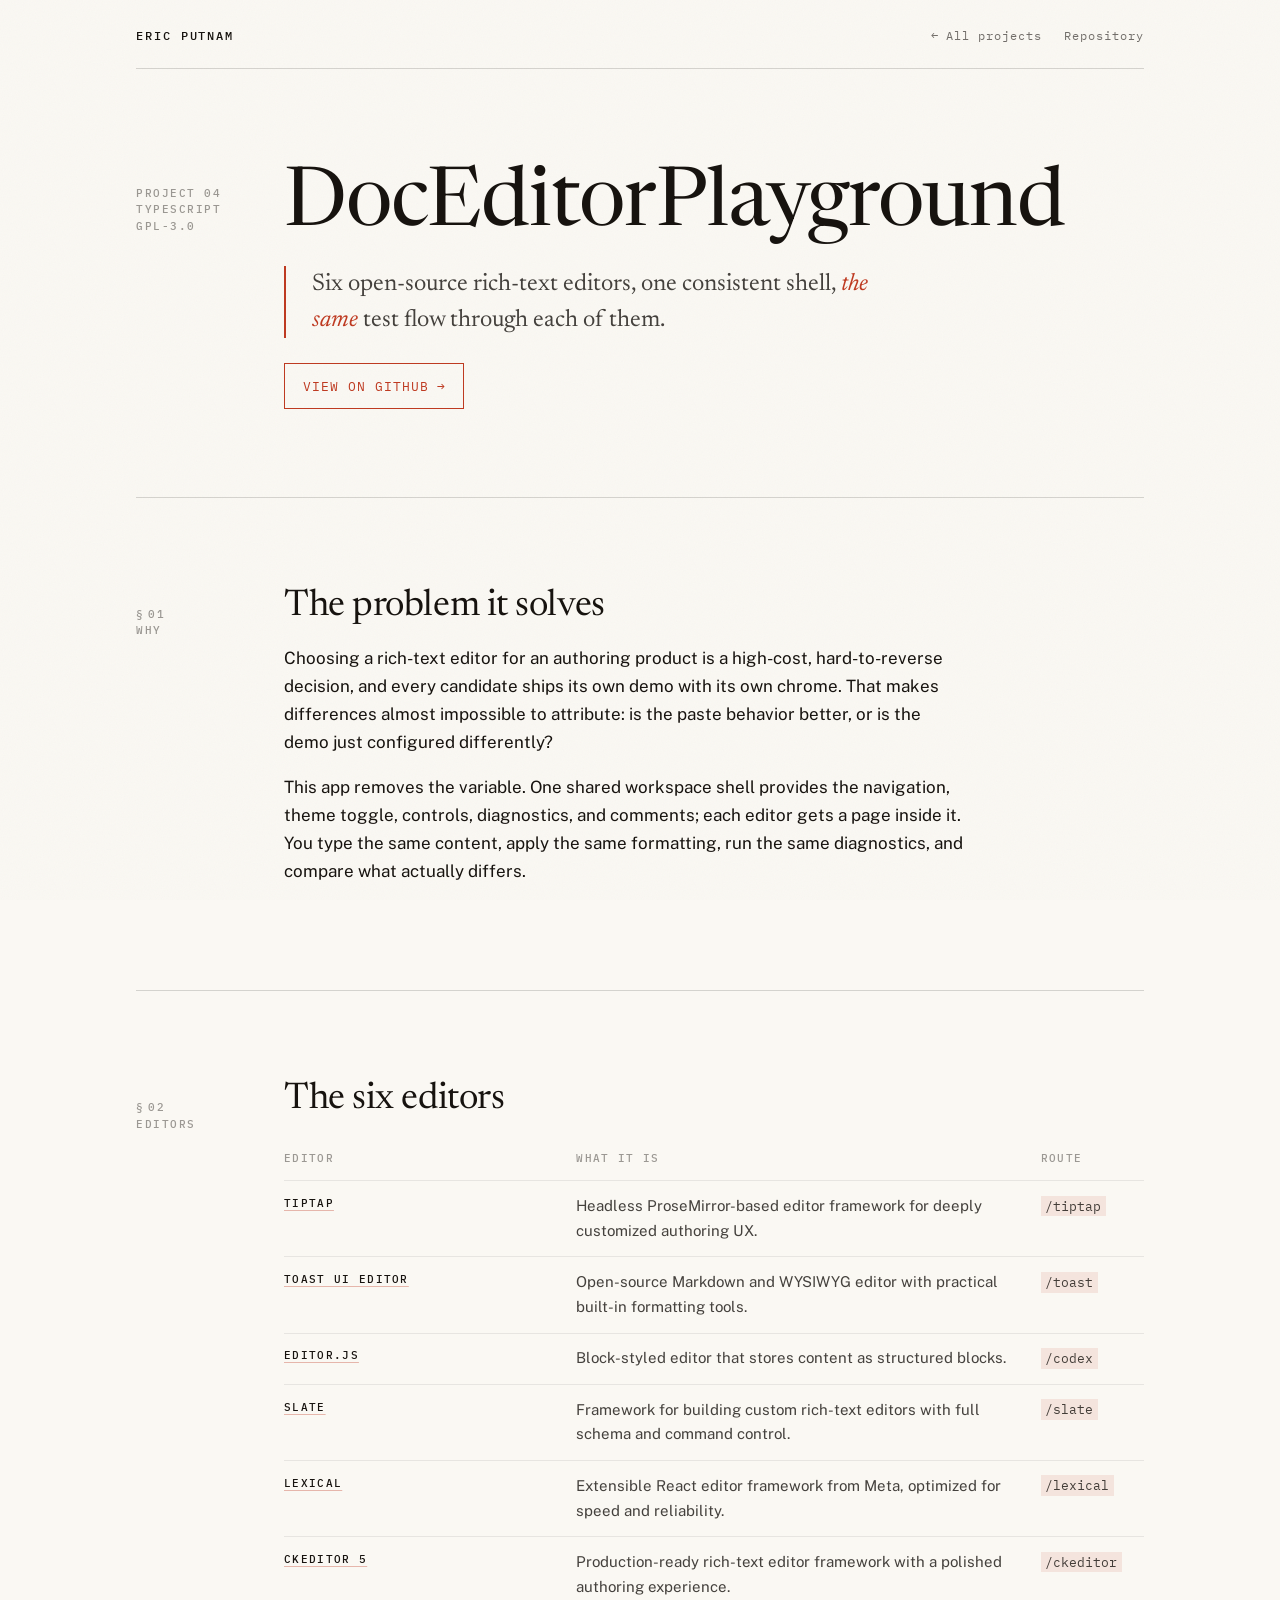
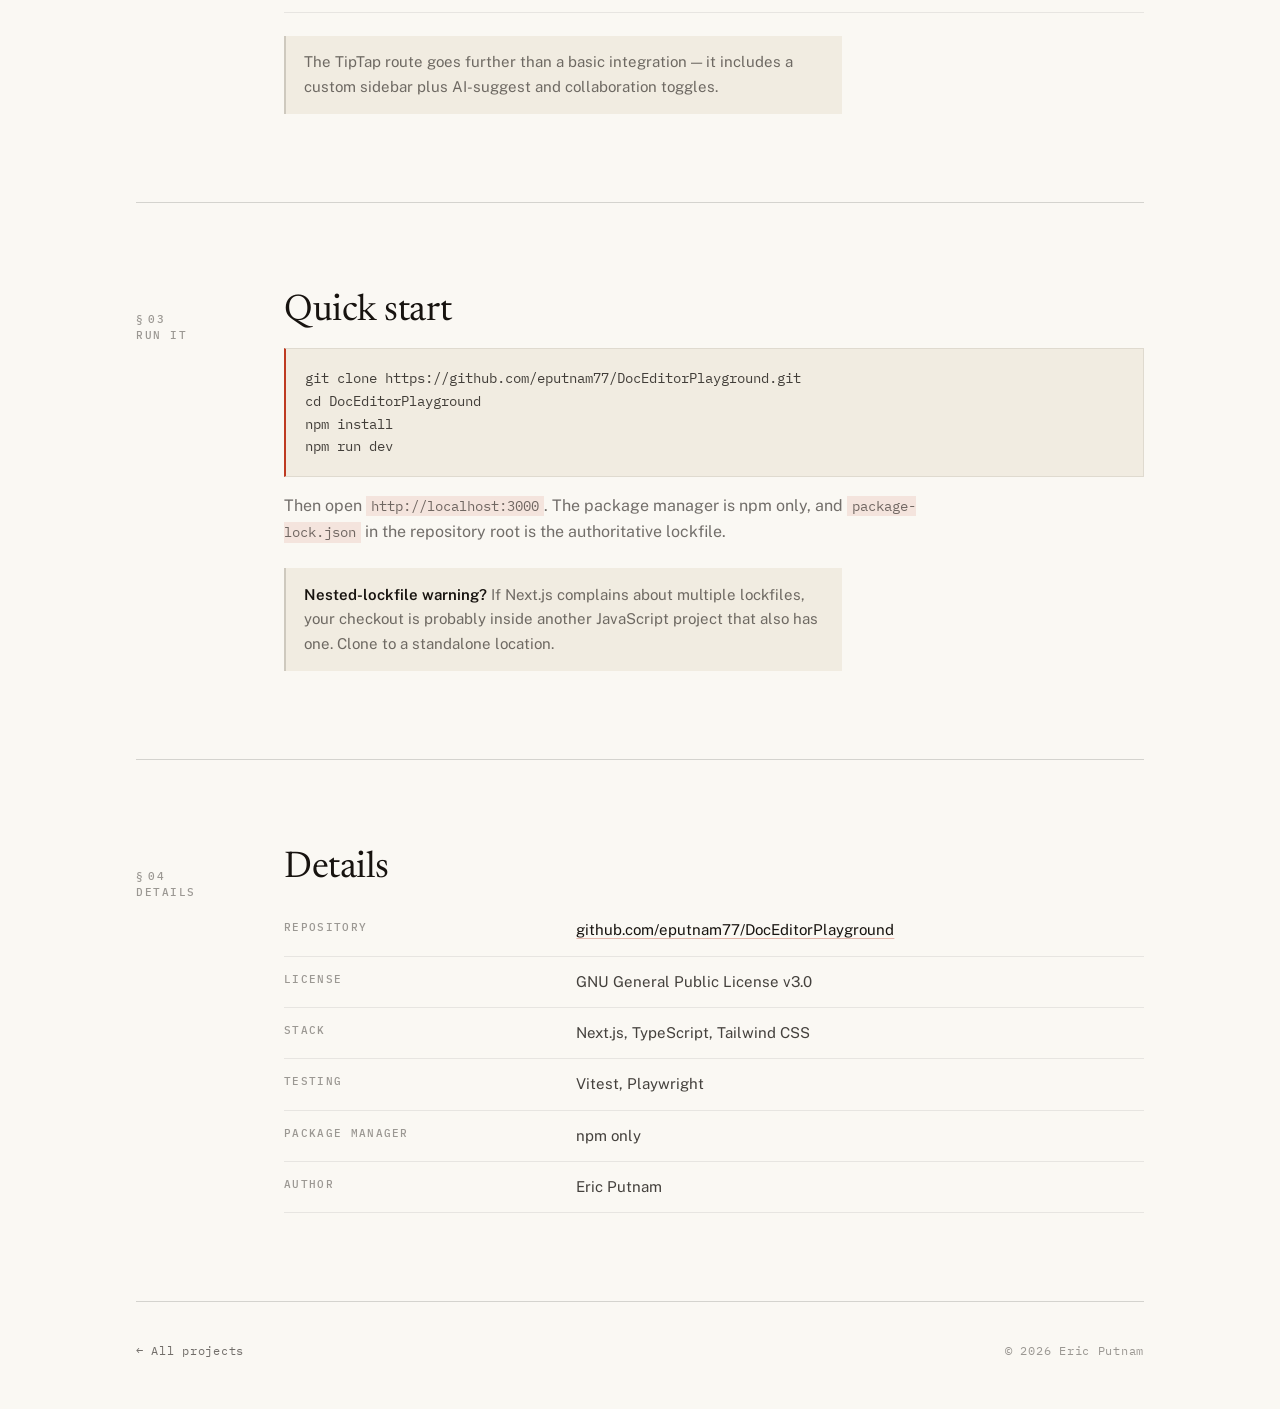
==== projects/doceditorplayground/index.html @ 934dcdce "Build portfolio site for six open-source projects Replace the placeholder index.html with a static p" ====
<!DOCTYPE html>
<html lang="en">
<head>
<meta charset="UTF-8">
<meta name="viewport" content="width=device-width, initial-scale=1">

<title>DocEditorPlayground — Compare Open-Source Rich-Text Editors Side by Side</title>
<meta name="description" content="DocEditorPlayground compares six open-source authoring editors — TipTap, Toast UI Editor, Editor.js, Slate, Lexical, and CKEditor 5 — in one consistent full-page UI, so you can evaluate them against the same test flow before committing to one.">
<link rel="canonical" href="https://eputnam77.github.io/projects/doceditorplayground/">
<meta name="author" content="Eric Putnam">
<meta name="robots" content="index, follow, max-snippet:-1, max-image-preview:large">

<meta property="og:type" content="article">
<meta property="og:site_name" content="Eric Putnam">
<meta property="og:title" content="DocEditorPlayground — Compare Open-Source Rich-Text Editors Side by Side">
<meta property="og:description" content="Evaluate TipTap, Toast UI, Editor.js, Slate, Lexical, and CKEditor 5 in one consistent workspace shell.">
<meta property="og:url" content="https://eputnam77.github.io/projects/doceditorplayground/">
<meta name="twitter:card" content="summary_large_image">

<link rel="icon" href="data:image/svg+xml,%3Csvg xmlns='http://www.w3.org/2000/svg' viewBox='0 0 32 32'%3E%3Crect width='32' height='32' fill='%23FAF8F3'/%3E%3Cpath d='M7 9h18M7 15h18M7 21h11' stroke='%2317130F' stroke-width='2'/%3E%3Cpath d='M20 24l9-9' stroke='%23BE3A21' stroke-width='2.5'/%3E%3C/svg%3E">

<link rel="preconnect" href="https://fonts.googleapis.com">
<link rel="preconnect" href="https://fonts.gstatic.com" crossorigin>
<link href="https://fonts.googleapis.com/css2?family=Newsreader:ital,opsz,wght@0,6..72,300;0,6..72,400;1,6..72,300;1,6..72,400&family=Public+Sans:wght@400;600&family=IBM+Plex+Mono:wght@400;500&display=swap" rel="stylesheet">
<link rel="stylesheet" href="/assets/site.css">

<script type="application/ld+json">
{
  "@context": "https://schema.org",
  "@graph": [
    {
      "@type": "SoftwareApplication",
      "@id": "https://eputnam77.github.io/projects/doceditorplayground/#software",
      "name": "DocEditorPlayground",
      "alternateName": "Document Editor Playground",
      "url": "https://eputnam77.github.io/projects/doceditorplayground/",
      "description": "Compares multiple open-source authoring editors in one consistent, full-page UI. Provides dedicated pages for TipTap, Toast UI Editor, Editor.js, Slate, Lexical, and CKEditor 5 inside a shared workspace shell with navigation, theme toggle, controls, diagnostics, and comments, so each editor can be tested against the same flow.",
      "applicationCategory": "DeveloperApplication",
      "applicationSubCategory": "Rich-text editor evaluation harness",
      "operatingSystem": "Linux, macOS, Windows",
      "programmingLanguage": "TypeScript",
      "license": "https://www.gnu.org/licenses/gpl-3.0.html",
      "codeRepository": "https://github.com/eputnam77/DocEditorPlayground",
      "softwareRequirements": "Node.js, npm",
      "isAccessibleForFree": true,
      "offers": { "@type": "Offer", "price": "0", "priceCurrency": "USD" },
      "author": { "@id": "https://eputnam77.github.io/#person" },
      "featureList": [
        "Dedicated workspace page for each of six editors",
        "Shared shell with navigation, theme toggle, controls, diagnostics, and comments",
        "Identical test flow across editors for like-for-like comparison",
        "TipTap advanced workspace with custom sidebar, AI suggest, and collaboration toggles"
      ]
    },
    {
      "@type": "BreadcrumbList",
      "itemListElement": [
        { "@type": "ListItem", "position": 1, "name": "Projects", "item": "https://eputnam77.github.io/" },
        { "@type": "ListItem", "position": 2, "name": "DocEditorPlayground", "item": "https://eputnam77.github.io/projects/doceditorplayground/" }
      ]
    },
    {
      "@type": "FAQPage",
      "mainEntity": [
        {
          "@type": "Question",
          "name": "Which rich-text editors does DocEditorPlayground include?",
          "acceptedAnswer": {
            "@type": "Answer",
            "text": "Six: TipTap, Toast UI Editor, Editor.js, Slate, Lexical, and CKEditor 5. Each gets a dedicated page inside a shared workspace shell so behavior can be compared directly."
          }
        },
        {
          "@type": "Question",
          "name": "Why compare editors in a shared shell instead of separately?",
          "acceptedAnswer": {
            "@type": "Answer",
            "text": "Each editor project ships its own demo with its own chrome, which makes differences hard to attribute. A single shell with the same navigation, controls, and diagnostics means the only variable is the editor itself, so you can run the same test flow through each one."
          }
        }
      ]
    }
  ]
}
</script>
</head>
<body>

<a class="skip" href="#main">Skip to content</a>

<div class="shell">
  <header class="masthead">
    <a class="masthead__id" href="/"><b>Eric Putnam</b></a>
    <nav aria-label="Primary">
      <a href="/">&larr; All projects</a>
      <a href="https://github.com/eputnam77/DocEditorPlayground" rel="noopener">Repository</a>
    </nav>
  </header>

  <main id="main">

    <!-- ============ Hero ============ -->
    <section class="band band--open" aria-labelledby="title">
      <div class="spread">
        <p class="margin-note rise" data-d="1">Project 04<br>TypeScript<br>GPL-3.0</p>
        <div>
          <h1 class="display rise" id="title" data-d="1">DocEditor<wbr>Playground</h1>
          <div class="changebar rise" data-d="2">
            <p class="lede">
              Six open-source rich-text editors, one consistent shell,
              <em style="font-style:italic;color:var(--mark)">the same</em> test flow through
              each of them.
            </p>
          </div>

          <ul class="actions rise" data-d="3">
            <li><a class="btn btn--mark" href="https://github.com/eputnam77/DocEditorPlayground" rel="noopener">View on GitHub <span class="btn__arrow">&rarr;</span></a></li>
          </ul>
        </div>
      </div>
    </section>

    <!-- ============ Why ============ -->
    <section class="band" aria-labelledby="why-title">
      <div class="spread">
        <p class="margin-note">&sect;&thinsp;01<br>Why</p>
        <div>
          <h2 class="section-title" id="why-title">The problem it solves</h2>
          <div class="prose">
            <p>
              Choosing a rich-text editor for an authoring product is a high-cost, hard-to-reverse
              decision, and every candidate ships its own demo with its own chrome. That makes
              differences almost impossible to attribute: is the paste behavior better, or is
              the demo just configured differently?
            </p>
            <p>
              This app removes the variable. One shared workspace shell provides the
              navigation, theme toggle, controls, diagnostics, and comments; each editor gets a
              page inside it. You type the same content, apply the same formatting, run the
              same diagnostics, and compare what actually differs.
            </p>
          </div>
        </div>
      </div>
    </section>

    <!-- ============ Editors ============ -->
    <section class="band" aria-labelledby="editors-title">
      <div class="spread">
        <p class="margin-note">&sect;&thinsp;02<br>Editors</p>
        <div>
          <h2 class="section-title" id="editors-title">The six editors</h2>
          <div class="table-scroll">
            <table class="spec-table">
              <thead>
                <tr>
                  <th scope="col">Editor</th>
                  <th scope="col" style="width:auto;">What it is</th>
                  <th scope="col" style="width:12%;">Route</th>
                </tr>
              </thead>
              <tbody>
                <tr>
                  <th scope="row"><a href="https://github.com/ueberdosis/tiptap" rel="noopener">TipTap</a></th>
                  <td>Headless ProseMirror-based editor framework for deeply customized authoring UX.</td>
                  <td><code>/tiptap</code></td>
                </tr>
                <tr>
                  <th scope="row"><a href="https://github.com/nhn/tui.editor" rel="noopener">Toast UI Editor</a></th>
                  <td>Open-source Markdown and WYSIWYG editor with practical built-in formatting tools.</td>
                  <td><code>/toast</code></td>
                </tr>
                <tr>
                  <th scope="row"><a href="https://github.com/codex-team/editor.js" rel="noopener">Editor.js</a></th>
                  <td>Block-styled editor that stores content as structured blocks.</td>
                  <td><code>/codex</code></td>
                </tr>
                <tr>
                  <th scope="row"><a href="https://github.com/ianstormtaylor/slate" rel="noopener">Slate</a></th>
                  <td>Framework for building custom rich-text editors with full schema and command control.</td>
                  <td><code>/slate</code></td>
                </tr>
                <tr>
                  <th scope="row"><a href="https://github.com/facebook/lexical" rel="noopener">Lexical</a></th>
                  <td>Extensible React editor framework from Meta, optimized for speed and reliability.</td>
                  <td><code>/lexical</code></td>
                </tr>
                <tr>
                  <th scope="row"><a href="https://github.com/ckeditor/ckeditor5" rel="noopener">CKEditor 5</a></th>
                  <td>Production-ready rich-text editor framework with a polished authoring experience.</td>
                  <td><code>/ckeditor</code></td>
                </tr>
              </tbody>
            </table>
          </div>
          <p class="note">
            The TipTap route goes further than a basic integration &mdash; it includes a custom
            sidebar plus AI-suggest and collaboration toggles.
          </p>
        </div>
      </div>
    </section>

    <!-- ============ Run ============ -->
    <section class="band" aria-labelledby="run-title">
      <div class="spread">
        <p class="margin-note">&sect;&thinsp;03<br>Run it</p>
        <div>
          <h2 class="section-title" id="run-title">Quick start</h2>
          <pre><code>git clone https://github.com/eputnam77/DocEditorPlayground.git
cd DocEditorPlayground
npm install
npm run dev</code></pre>
          <p class="prose" style="color: var(--ink-60); font-size: 16px;">
            Then open <code>http://localhost:3000</code>. The package manager is npm only, and
            <code>package-lock.json</code> in the repository root is the authoritative
            lockfile.
          </p>
          <p class="note">
            <strong>Nested-lockfile warning?</strong> If Next.js complains about multiple
            lockfiles, your checkout is probably inside another JavaScript project that also
            has one. Clone to a standalone location.
          </p>
        </div>
      </div>
    </section>

    <!-- ============ Spec ============ -->
    <section class="band" aria-labelledby="spec-title">
      <div class="spread">
        <p class="margin-note">&sect;&thinsp;04<br>Details</p>
        <div>
          <h2 class="section-title" id="spec-title">Details</h2>
          <div class="table-scroll">
            <table class="spec-table">
              <tbody>
                <tr><th scope="row">Repository</th><td><a href="https://github.com/eputnam77/DocEditorPlayground" rel="noopener">github.com/eputnam77/DocEditorPlayground</a></td></tr>
                <tr><th scope="row">License</th><td>GNU General Public License v3.0</td></tr>
                <tr><th scope="row">Stack</th><td>Next.js, TypeScript, Tailwind CSS</td></tr>
                <tr><th scope="row">Testing</th><td>Vitest, Playwright</td></tr>
                <tr><th scope="row">Package manager</th><td>npm only</td></tr>
                <tr><th scope="row">Author</th><td>Eric Putnam</td></tr>
              </tbody>
            </table>
          </div>
        </div>
      </div>
    </section>

  </main>

  <footer class="foot">
    <span><a href="/">&larr; All projects</a></span>
    <span>&copy; 2026 Eric Putnam</span>
  </footer>
</div>

</body>
</html>
---- assets/site.css ----
/* ==========================================================================
   eputnam77.github.io - "Marked Up"
   A portfolio about document review, set like a document under review.
   Accent = proofreader red. Rules = hairlines. Emphasis = change bars.
   ========================================================================== */

/* ---- Tokens -------------------------------------------------------------- */
:root {
  --paper:      #FAF8F3;
  --paper-sunk: #F1ECE1;
  --paper-card: #FFFDF9;

  --ink:        #17130F;
  --ink-80:     rgba(23, 19, 15, 0.80);
  --ink-60:     rgba(23, 19, 15, 0.60);
  --ink-42:     rgba(23, 19, 15, 0.42);
  --ink-16:     rgba(23, 19, 15, 0.16);
  --ink-08:     rgba(23, 19, 15, 0.08);

  --mark:       #BE3A21;
  --mark-soft:  rgba(190, 58, 33, 0.10);
  --mark-line:  rgba(190, 58, 33, 0.34);

  --serif: "Newsreader", "Iowan Old Style", Georgia, serif;
  --sans:  "Public Sans", "Helvetica Neue", Helvetica, sans-serif;
  --mono:  "IBM Plex Mono", ui-monospace, "SF Mono", Menlo, monospace;

  --gutter: 104px;
  --measure: 68ch;

  --ease: cubic-bezier(0.2, 0.7, 0.25, 1);
}

@media (prefers-color-scheme: dark) {
  :root:not([data-theme="light"]) {
    --paper:      #14120F;
    --paper-sunk: #1D1A16;
    --paper-card: #1A1714;

    --ink:        #F2EDE4;
    --ink-80:     rgba(242, 237, 228, 0.80);
    --ink-60:     rgba(242, 237, 228, 0.58);
    --ink-42:     rgba(242, 237, 228, 0.40);
    --ink-16:     rgba(242, 237, 228, 0.16);
    --ink-08:     rgba(242, 237, 228, 0.08);

    --mark:       #E9704F;
    --mark-soft:  rgba(233, 112, 79, 0.12);
    --mark-line:  rgba(233, 112, 79, 0.40);
  }
}

/* ---- Reset --------------------------------------------------------------- */
*, *::before, *::after { box-sizing: border-box; }
html { -webkit-text-size-adjust: 100%; scroll-behavior: smooth; }

body {
  margin: 0;
  background: var(--paper);
  color: var(--ink);
  font-family: var(--sans);
  font-size: 17px;
  line-height: 1.65;
  font-feature-settings: "kern" 1;
  -webkit-font-smoothing: antialiased;
}

img { max-width: 100%; height: auto; display: block; }

/* Paper grain - a single inline SVG, no network request. */
body::before {
  content: "";
  position: fixed;
  inset: 0;
  z-index: 0;
  pointer-events: none;
  opacity: 0.035;
  background-image: url("data:image/svg+xml,%3Csvg xmlns='http://www.w3.org/2000/svg' width='160' height='160'%3E%3Cfilter id='n'%3E%3CfeTurbulence type='fractalNoise' baseFrequency='0.85' numOctaves='3'/%3E%3C/filter%3E%3Crect width='160' height='160' filter='url(%23n)'/%3E%3C/svg%3E");
}

@media (prefers-color-scheme: dark) {
  :root:not([data-theme="light"]) body::before { opacity: 0.06; }
}

/* ---- Skip link ----------------------------------------------------------- */
.skip {
  position: absolute;
  left: -9999px;
  top: 0;
  z-index: 100;
  background: var(--ink);
  color: var(--paper);
  padding: 0.65rem 1rem;
  font-family: var(--mono);
  font-size: 13px;
}
.skip:focus { left: 0; }

/* ---- Shell --------------------------------------------------------------- */
.shell {
  position: relative;
  z-index: 1;
  max-width: 1120px;
  margin: 0 auto;
  padding: 0 clamp(20px, 5vw, 56px);
}

/* The asymmetric spec layout: mono margin, then content. */
.spread {
  display: grid;
  grid-template-columns: var(--gutter) minmax(0, 1fr);
  gap: 0 clamp(20px, 4vw, 44px);
}

@media (max-width: 720px) {
  .spread { grid-template-columns: minmax(0, 1fr); }
}

/* ---- Marginalia ---------------------------------------------------------- */
.margin-note {
  font-family: var(--mono);
  font-size: 11px;
  font-weight: 500;
  letter-spacing: 0.14em;
  text-transform: uppercase;
  color: var(--ink-42);
  padding-top: 0.55rem;
  line-height: 1.5;
}

@media (max-width: 720px) {
  .margin-note { padding-top: 0; margin-bottom: 0.5rem; }
}

/* ---- Masthead ------------------------------------------------------------ */
.masthead {
  display: flex;
  align-items: baseline;
  justify-content: space-between;
  gap: 1.5rem;
  flex-wrap: wrap;
  padding: 1.6rem 0 1.4rem;
  border-bottom: 1px solid var(--ink-16);
}

.masthead__id {
  font-family: var(--mono);
  font-size: 12px;
  letter-spacing: 0.16em;
  text-transform: uppercase;
  color: var(--ink);
  text-decoration: none;
}
.masthead__id b { font-weight: 500; }
.masthead__id:hover { color: var(--mark); }

.masthead nav {
  display: flex;
  gap: 1.4rem;
  font-family: var(--mono);
  font-size: 12px;
  letter-spacing: 0.08em;
}
.masthead nav a { color: var(--ink-60); text-decoration: none; }
.masthead nav a:hover { color: var(--mark); }

/* ---- Type ---------------------------------------------------------------- */
h1, h2, h3 {
  font-family: var(--serif);
  font-weight: 400;
  letter-spacing: -0.012em;
}

.display {
  font-size: clamp(2.6rem, 7.2vw, 5.1rem);
  line-height: 1.02;
  margin: 0 0 1.1rem;
}
.display em {
  font-style: italic;
  color: var(--mark);
}

h2.section-title {
  font-size: clamp(1.6rem, 3.4vw, 2.3rem);
  line-height: 1.12;
  margin: 0 0 1rem;
}

h3 { font-size: 1.3rem; line-height: 1.25; margin: 0 0 0.5rem; }

.lede {
  font-family: var(--serif);
  font-size: clamp(1.2rem, 2.3vw, 1.5rem);
  line-height: 1.5;
  color: var(--ink-80);
  max-width: 46ch;
  margin: 0 0 1.6rem;
}

p { max-width: var(--measure); }
.prose p + p { margin-top: 1rem; }
.prose a {
  color: var(--ink);
  text-decoration: underline;
  text-decoration-color: var(--mark-line);
  text-underline-offset: 3px;
}
.prose a:hover { color: var(--mark); text-decoration-color: var(--mark); }

/* ---- Change bar: the emphasis device from controlled documents ----------- */
.changebar {
  border-left: 2px solid var(--mark);
  padding-left: clamp(1rem, 2.5vw, 1.6rem);
}

/* ---- Sections ------------------------------------------------------------ */
.band {
  padding: clamp(3rem, 7vw, 5.5rem) 0;
  border-top: 1px solid var(--ink-16);
}
.band--open { border-top: 0; padding-top: clamp(3rem, 8vw, 6rem); }

/* ---- Buttons ------------------------------------------------------------- */
.actions {
  display: flex;
  flex-wrap: wrap;
  gap: 0.6rem;
  margin: 0;
  padding: 0;
  list-style: none;
}

.btn {
  display: inline-flex;
  align-items: center;
  gap: 0.5rem;
  font-family: var(--mono);
  font-size: 12.5px;
  letter-spacing: 0.08em;
  text-transform: uppercase;
  text-decoration: none;
  padding: 0.72rem 1.1rem;
  border: 1px solid var(--ink-16);
  color: var(--ink);
  background: transparent;
  transition: background 0.25s var(--ease), border-color 0.25s var(--ease), color 0.25s var(--ease);
}
.btn:hover { border-color: var(--ink); background: var(--ink); color: var(--paper); }
.btn--mark { border-color: var(--mark); color: var(--mark); }
.btn--mark:hover { background: var(--mark); border-color: var(--mark); color: var(--paper); }
.btn__arrow { transition: transform 0.25s var(--ease); }
.btn:hover .btn__arrow { transform: translateX(3px); }

/* ---- Project index ------------------------------------------------------- */
.index { list-style: none; margin: 0; padding: 0; }
.entry { border-top: 1px solid var(--ink-16); }
.entry:last-child { border-bottom: 1px solid var(--ink-16); }

.entry__link {
  display: grid;
  grid-template-columns: var(--gutter) minmax(0, 1fr) auto;
  gap: 0 clamp(20px, 4vw, 44px);
  align-items: start;
  padding: clamp(1.6rem, 3.4vw, 2.4rem) 0;
  text-decoration: none;
  color: inherit;
  transition: background 0.3s var(--ease);
}
.entry__link:hover { background: var(--mark-soft); }

@media (max-width: 720px) {
  .entry__link { grid-template-columns: minmax(0, 1fr); }
}

.entry__num {
  font-family: var(--serif);
  font-style: italic;
  font-size: clamp(1.6rem, 3.2vw, 2.5rem);
  line-height: 1;
  color: var(--ink-42);
  transition: color 0.3s var(--ease);
}
.entry__link:hover .entry__num { color: var(--mark); }

@media (max-width: 720px) {
  .entry__num { margin-bottom: 0.35rem; }
}

.entry__name {
  font-family: var(--serif);
  font-size: clamp(1.5rem, 3vw, 2.05rem);
  line-height: 1.1;
  margin: 0 0 0.45rem;
  display: inline-block;
  background-image: linear-gradient(var(--mark), var(--mark));
  background-repeat: no-repeat;
  background-size: 0% 1.5px;
  background-position: 0 100%;
  transition: background-size 0.4s var(--ease);
}
.entry__link:hover .entry__name { background-size: 100% 1.5px; }

.entry__what {
  color: var(--ink-60);
  margin: 0 0 0.85rem;
  max-width: 56ch;
  font-size: 16px;
}

.entry__go {
  font-family: var(--mono);
  font-size: 11px;
  letter-spacing: 0.14em;
  text-transform: uppercase;
  color: var(--ink-42);
  white-space: nowrap;
  padding-top: 0.6rem;
  transition: color 0.3s var(--ease);
}
.entry__link:hover .entry__go { color: var(--mark); }

@media (max-width: 720px) {
  .entry__go { display: none; }
}

/* ---- Tags ---------------------------------------------------------------- */
.tags {
  display: flex;
  flex-wrap: wrap;
  gap: 0.4rem 0.5rem;
  margin: 0;
  padding: 0;
  list-style: none;
}

.tag {
  font-family: var(--mono);
  font-size: 10.5px;
  letter-spacing: 0.1em;
  text-transform: uppercase;
  color: var(--ink-60);
  border: 1px solid var(--ink-16);
  padding: 0.28rem 0.5rem;
}
.tag--live { color: var(--mark); border-color: var(--mark-line); }
.tag--live::before { content: "\25CF\0020"; font-size: 8px; vertical-align: 1px; }

/* ---- Spec table ---------------------------------------------------------- */
.spec-table { width: 100%; border-collapse: collapse; font-size: 15px; }
.spec-table th,
.spec-table td {
  text-align: left;
  vertical-align: top;
  padding: 0.8rem 1rem 0.8rem 0;
  border-bottom: 1px solid var(--ink-08);
}
.spec-table th {
  font-family: var(--mono);
  font-size: 11px;
  font-weight: 500;
  letter-spacing: 0.12em;
  text-transform: uppercase;
  color: var(--ink-42);
  width: 34%;
}
.spec-table td { color: var(--ink-80); }
.spec-table a {
  color: var(--ink);
  text-decoration: underline;
  text-decoration-color: var(--mark-line);
  text-underline-offset: 3px;
}
.spec-table a:hover { color: var(--mark); }

.table-scroll { overflow-x: auto; }

/* ---- Capability list ----------------------------------------------------- */
.caps { margin: 0; padding: 0; list-style: none; display: grid; gap: 1.4rem; }

@media (min-width: 860px) {
  .caps { grid-template-columns: 1fr 1fr; gap: 1.6rem 2.6rem; }
}

.caps h3 {
  font-family: var(--mono);
  font-size: 11.5px;
  font-weight: 500;
  letter-spacing: 0.13em;
  text-transform: uppercase;
  color: var(--mark);
  margin: 0 0 0.35rem;
}
.caps p { margin: 0; color: var(--ink-80); font-size: 16px; max-width: 46ch; }

/* ---- Code ---------------------------------------------------------------- */
pre {
  font-family: var(--mono);
  font-size: 13.5px;
  line-height: 1.7;
  background: var(--paper-sunk);
  border: 1px solid var(--ink-08);
  border-left: 2px solid var(--mark);
  padding: 1.1rem 1.2rem;
  overflow-x: auto;
  margin: 0 0 1rem;
  max-width: 100%;
}
pre code { font: inherit; color: var(--ink-80); }
pre .c { color: var(--ink-42); }

:not(pre) > code {
  font-family: var(--mono);
  font-size: 0.88em;
  background: var(--mark-soft);
  padding: 0.1em 0.35em;
}

/* ---- Callout ------------------------------------------------------------- */
.note {
  font-size: 15px;
  color: var(--ink-60);
  background: var(--paper-sunk);
  border-left: 2px solid var(--ink-16);
  padding: 0.9rem 1.1rem;
  margin: 1.4rem 0 0;
  max-width: 62ch;
}
.note strong { color: var(--ink); font-weight: 600; }
.note a { color: var(--ink); text-decoration-color: var(--mark-line); }

/* ---- Flow diagram (text-native, crawlable) ------------------------------- */
.flow {
  font-family: var(--mono);
  font-size: clamp(11px, 1.5vw, 13px);
  letter-spacing: 0.06em;
  text-transform: uppercase;
  color: var(--ink-60);
  display: flex;
  flex-wrap: wrap;
  align-items: center;
  gap: 0.5rem 0.75rem;
  margin: 0 0 1.6rem;
  padding: 0;
  list-style: none;
}
.flow li { display: flex; align-items: center; gap: 0.75rem; }
.flow li:not(:last-child)::after { content: "\2192"; color: var(--mark); }

/* ---- Footer -------------------------------------------------------------- */
.foot {
  border-top: 1px solid var(--ink-16);
  padding: 2.4rem 0 3rem;
  font-family: var(--mono);
  font-size: 12px;
  letter-spacing: 0.06em;
  color: var(--ink-42);
  display: flex;
  flex-wrap: wrap;
  gap: 0.6rem 1.6rem;
  justify-content: space-between;
}
.foot a { color: var(--ink-60); text-decoration: none; }
.foot a:hover { color: var(--mark); }

/* ---- Entrance choreography ---------------------------------------------- */
/* The hidden state lives in the keyframes, never in the rule itself. If
   animations are disabled, unsupported, or fail to start, the content still
   renders at full opacity instead of vanishing. */
@media (prefers-reduced-motion: no-preference) {
  .rise { animation: rise 0.85s var(--ease) both; }

  [data-d="1"] { animation-delay: 0.06s; }
  [data-d="2"] { animation-delay: 0.14s; }
  [data-d="3"] { animation-delay: 0.22s; }
  [data-d="4"] { animation-delay: 0.30s; }
  [data-d="5"] { animation-delay: 0.38s; }

  @keyframes rise {
    from { opacity: 0; transform: translateY(14px); }
    to   { opacity: 1; transform: none; }
  }
}

:focus-visible { outline: 2px solid var(--mark); outline-offset: 3px; }
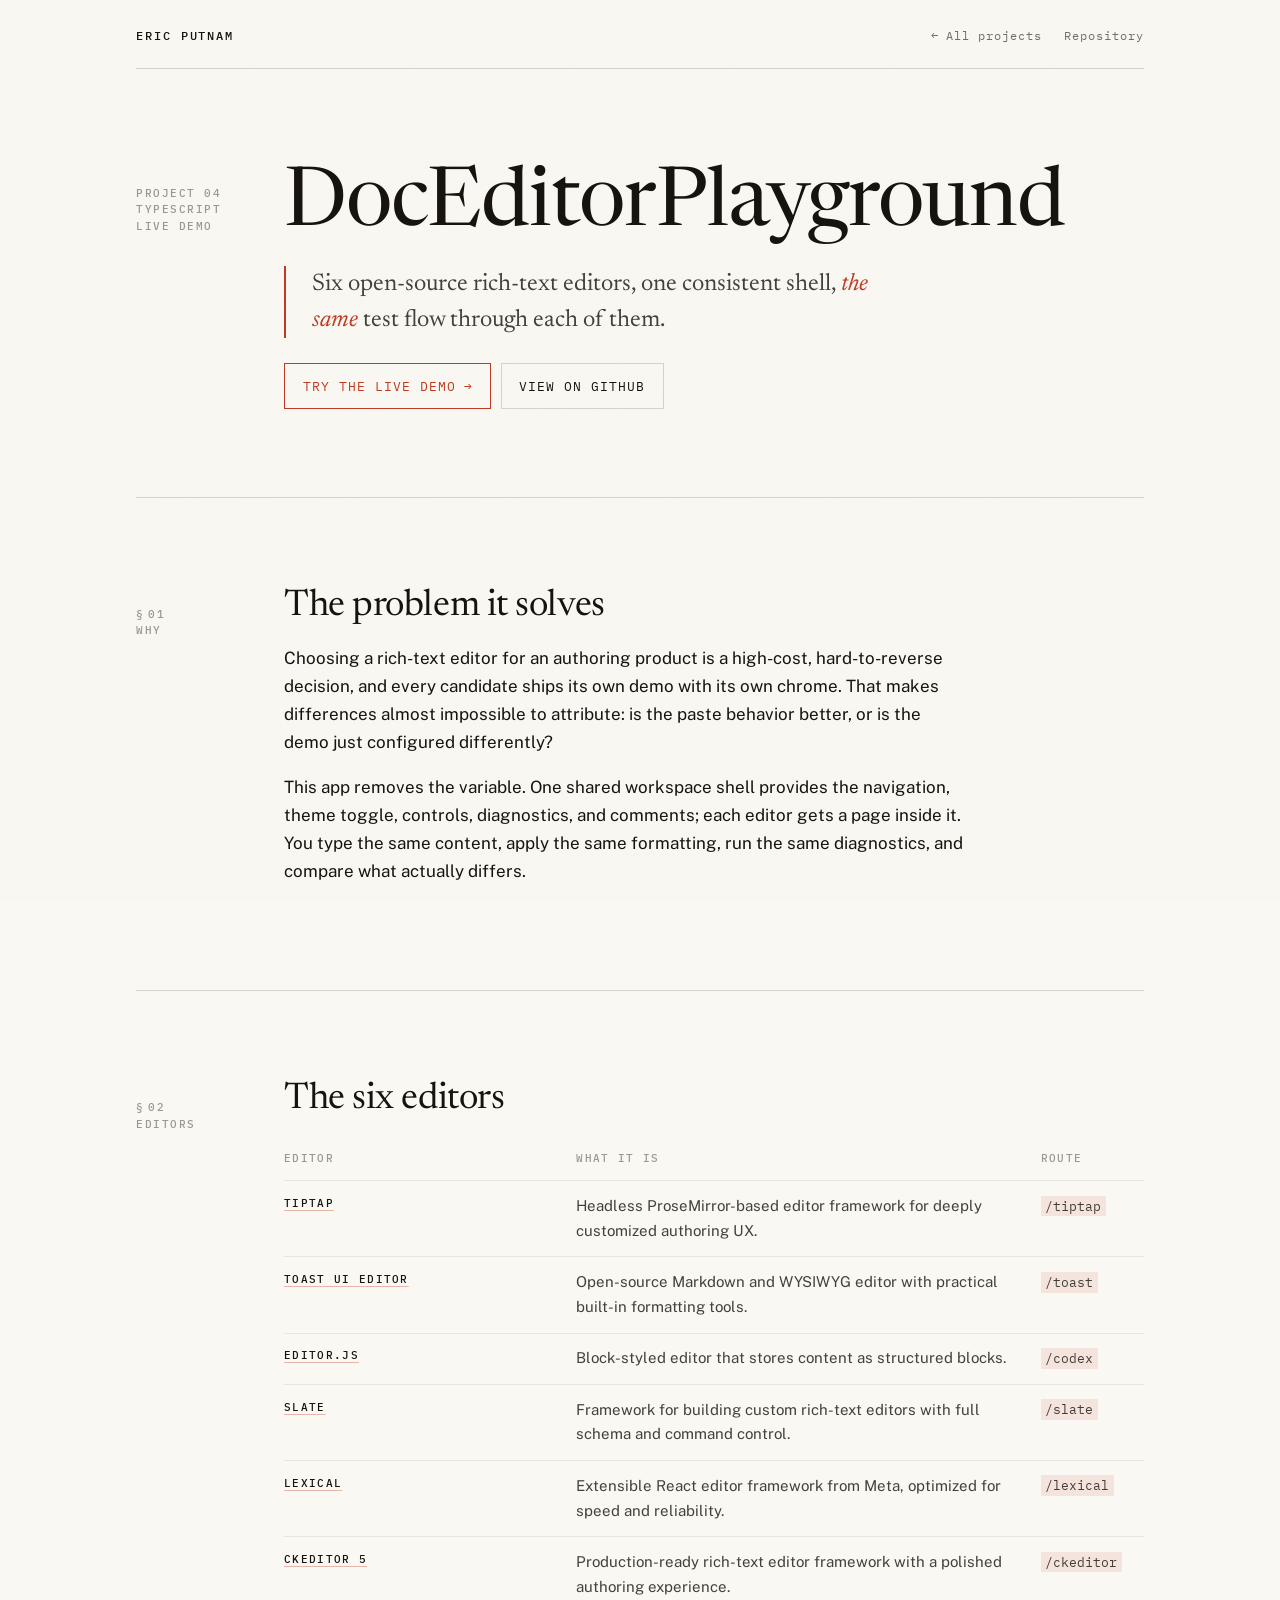
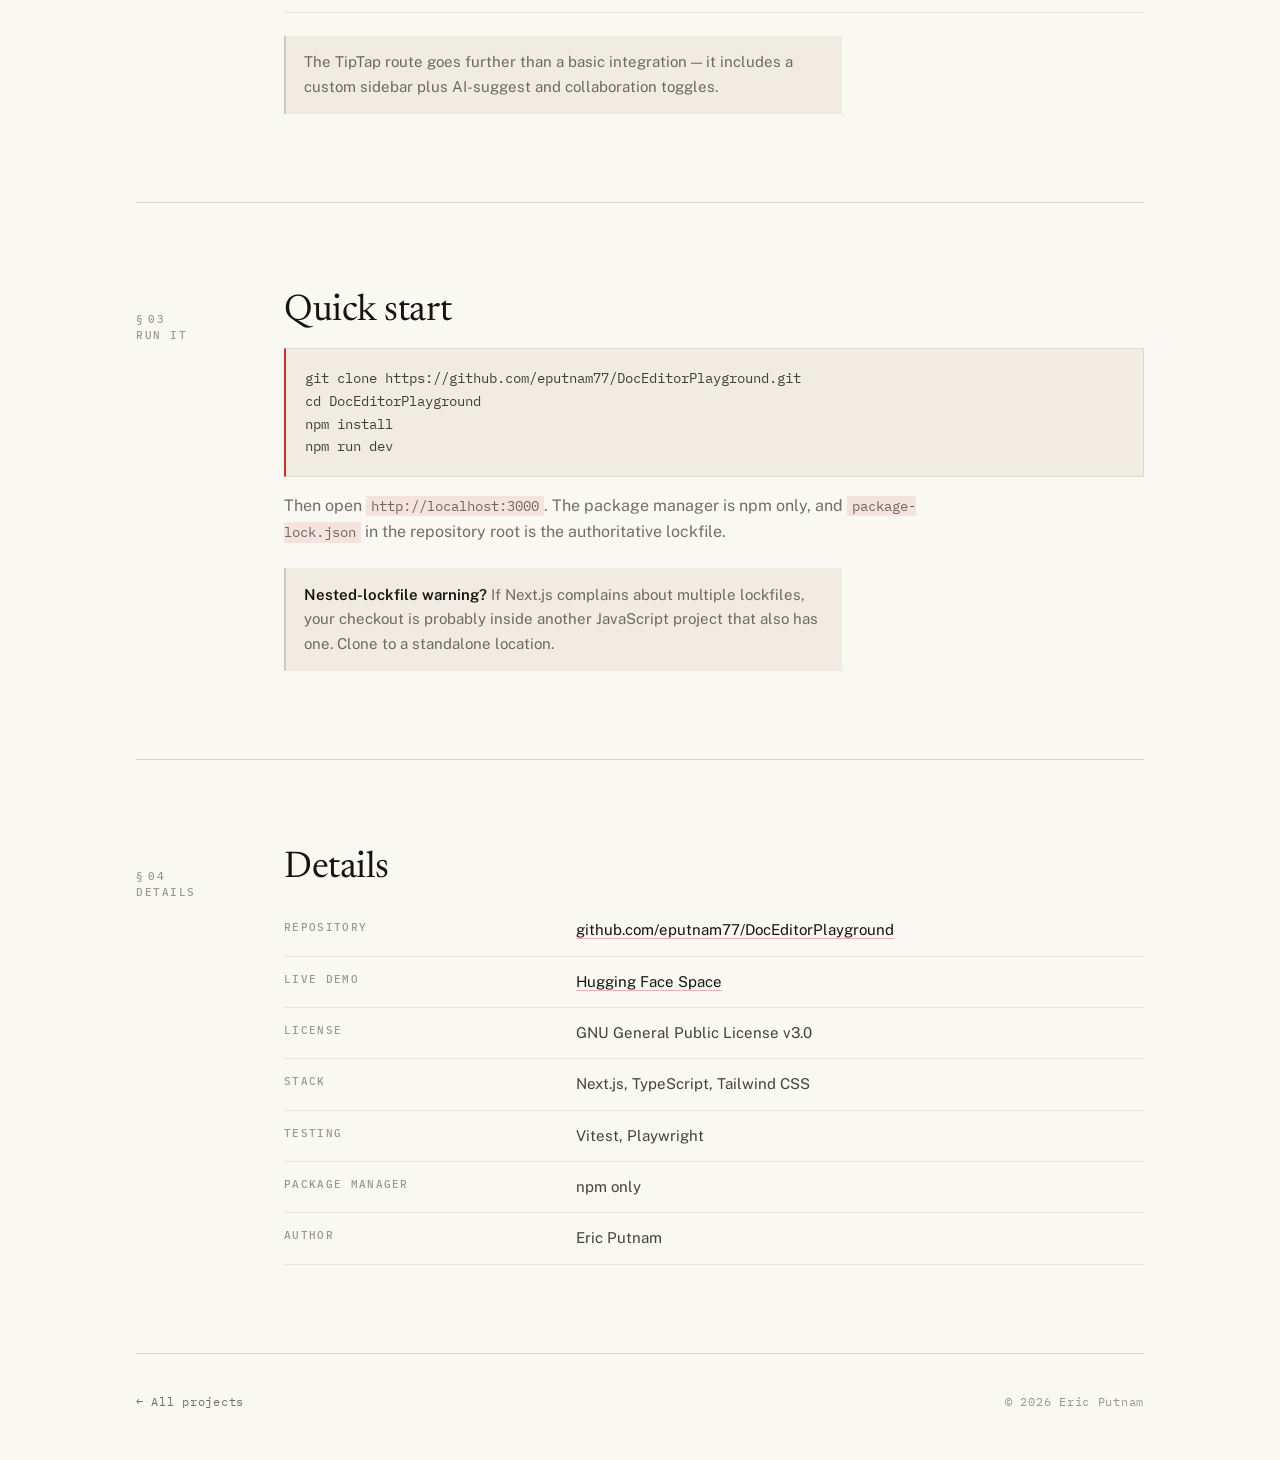
==== commit a84695c3: "Restore DocEditorPlayground and SimpleDocReview live demos Both Hugging Face Spaces are now public." ====
--- a/projects/doceditorplayground/index.html
+++ b/projects/doceditorplayground/index.html
@@ -41,6 +41,7 @@
       "programmingLanguage": "TypeScript",
       "license": "https://www.gnu.org/licenses/gpl-3.0.html",
       "codeRepository": "https://github.com/eputnam77/DocEditorPlayground",
+      "sameAs": "https://huggingface.co/spaces/Hoctar77/DocEditorPlayground",
       "softwareRequirements": "Node.js, npm",
       "isAccessibleForFree": true,
       "offers": { "@type": "Offer", "price": "0", "priceCurrency": "USD" },
@@ -77,6 +78,14 @@
             "@type": "Answer",
             "text": "Each editor project ships its own demo with its own chrome, which makes differences hard to attribute. A single shell with the same navigation, controls, and diagnostics means the only variable is the editor itself, so you can run the same test flow through each one."
           }
+        },
+        {
+          "@type": "Question",
+          "name": "Can I try DocEditorPlayground without installing it?",
+          "acceptedAnswer": {
+            "@type": "Answer",
+            "text": "Yes. A live demo runs in the browser as a Hugging Face Space at https://huggingface.co/spaces/Hoctar77/DocEditorPlayground, so you can compare the six editors without cloning the repository or running npm."
+          }
         }
       ]
     }
@@ -102,7 +111,7 @@
     <!-- ============ Hero ============ -->
     <section class="band band--open" aria-labelledby="title">
       <div class="spread">
-        <p class="margin-note rise" data-d="1">Project 04<br>TypeScript<br>GPL-3.0</p>
+        <p class="margin-note rise" data-d="1">Project 04<br>TypeScript<br>Live demo</p>
         <div>
           <h1 class="display rise" id="title" data-d="1">DocEditor<wbr>Playground</h1>
           <div class="changebar rise" data-d="2">
@@ -114,7 +123,8 @@
           </div>
 
           <ul class="actions rise" data-d="3">
-            <li><a class="btn btn--mark" href="https://github.com/eputnam77/DocEditorPlayground" rel="noopener">View on GitHub <span class="btn__arrow">&rarr;</span></a></li>
+            <li><a class="btn btn--mark" href="https://huggingface.co/spaces/Hoctar77/DocEditorPlayground" rel="noopener">Try the live demo <span class="btn__arrow">&rarr;</span></a></li>
+            <li><a class="btn" href="https://github.com/eputnam77/DocEditorPlayground" rel="noopener">View on GitHub</a></li>
           </ul>
         </div>
       </div>
@@ -235,6 +245,7 @@
             <table class="spec-table">
               <tbody>
                 <tr><th scope="row">Repository</th><td><a href="https://github.com/eputnam77/DocEditorPlayground" rel="noopener">github.com/eputnam77/DocEditorPlayground</a></td></tr>
+                <tr><th scope="row">Live demo</th><td><a href="https://huggingface.co/spaces/Hoctar77/DocEditorPlayground" rel="noopener">Hugging Face Space</a></td></tr>
                 <tr><th scope="row">License</th><td>GNU General Public License v3.0</td></tr>
                 <tr><th scope="row">Stack</th><td>Next.js, TypeScript, Tailwind CSS</td></tr>
                 <tr><th scope="row">Testing</th><td>Vitest, Playwright</td></tr>
